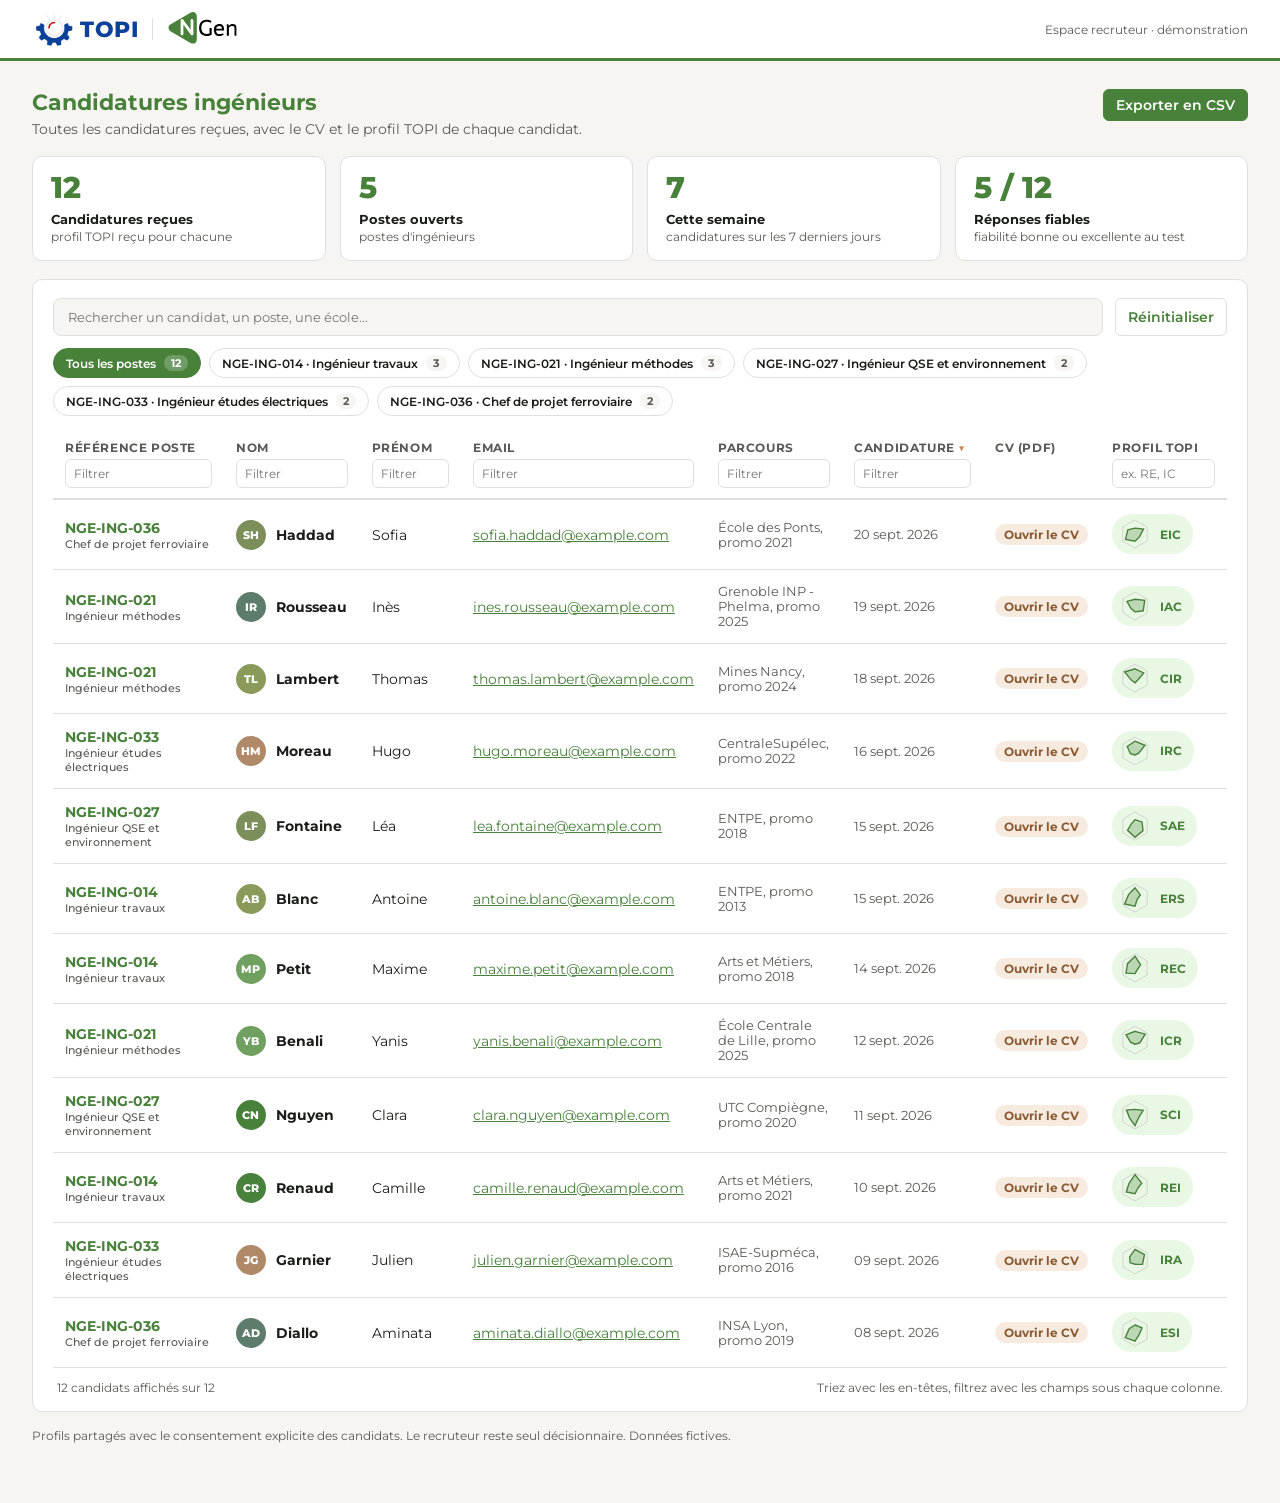
==== index.html @ 06f029cd "Démo TOPI x NGen : liste des candidatures et dashboard des profils (données fictives) Co-Authored-By" ====
<!doctype html>
<html lang="fr">
<head>
<meta charset="utf-8">
<meta name="viewport" content="width=device-width, initial-scale=1">
<meta name="robots" content="noindex, nofollow">
<title>Candidatures ingénieurs - TOPI x NGen</title>
<link href="https://fonts.googleapis.com/css2?family=Montserrat:wght@400;500;600;700;800&display=swap" rel="stylesheet">
<link rel="stylesheet" href="style.css">
</head>
<body>
<div class="topbar">
  <div class="logo"><img src="topi-logo.png" alt="">TOPI</div>
  <div class="sep"></div>
  <img class="ngen" src="ngen-logo.svg" alt="NGen">
  <div class="right">Espace recruteur · démonstration</div>
</div>
<main class="wide">
  <div class="pagehead">
    <div>
      <h1>Candidatures ingénieurs</h1>
      <p class="sub">Toutes les candidatures reçues, avec le CV et le profil TOPI de chaque candidat.</p>
    </div>
    <button class="btn primary" id="export">Exporter en CSV</button>
  </div>

  <div class="kpis" id="kpis"></div>

  <div class="card list">
    <div class="toolbar2">
      <div class="search"><input id="q" type="search" placeholder="Rechercher un candidat, un poste, une école..."></div>
      <button class="btn" id="reset">Réinitialiser</button>
    </div>
    <div class="chips2" id="postes"></div>
    <div class="tablewrap">
      <table>
        <thead>
          <tr id="heads"></tr>
          <tr class="filters" id="filters"></tr>
        </thead>
        <tbody id="rows"></tbody>
      </table>
    </div>
    <div class="empty" id="empty">Aucun candidat ne correspond aux filtres.</div>
    <div class="tfoot"><span id="count"></span><span>Triez avec les en-têtes, filtrez avec les champs sous chaque colonne.</span></div>
  </div>
  <p class="foot">Profils partagés avec le consentement explicite des candidats. Le recruteur reste seul décisionnaire. Données fictives.</p>
</main>
<script src="data.js"></script>
<script>
const fmtDate = iso => new Date(iso).toLocaleDateString("fr-FR", { day: "2-digit", month: "short", year: "numeric" });
const norm = s => String(s).toLowerCase().normalize("NFD").replace(/[̀-ͯ]/g, "");
const tri = c => Object.entries(c.riasec).sort((a, b) => b[1] - a[1]).slice(0, 3).map(e => e[0]).join("");

function mini(c) {
  const order = ["R", "I", "A", "S", "E", "C"], cx = 17, cy = 17, R = 14;
  const pt = (i, r) => { const a = (-90 + i * 60) * Math.PI / 180; return [cx + r * Math.cos(a), cy + r * Math.sin(a)].join(","); };
  const ring = order.map((k, i) => pt(i, R)).join(" ");
  const data = order.map((k, i) => pt(i, R * c.riasec[k] / 100)).join(" ");
  return `<svg class="mini" viewBox="0 0 34 34" width="34" height="34"><polygon points="${ring}" fill="none" stroke="#D5D3CD"/><polygon points="${data}" fill="rgba(72,129,58,.28)" stroke="#48813A" stroke-width="1.4"/></svg>`;
}

const COLS = [
  { key: "ref", label: "Référence poste", filter: c => c.ref + " " + c.poste, sort: c => c.ref },
  { key: "nom", label: "Nom", filter: c => c.nom, sort: c => c.nom },
  { key: "prenom", label: "Prénom", filter: c => c.prenom, sort: c => c.prenom },
  { key: "email", label: "Email", filter: c => c.email, sort: c => c.email },
  { key: "parcours", label: "Parcours", filter: c => c.parcours, sort: c => c.parcours },
  { key: "date", label: "Candidature", filter: c => fmtDate(c.candidature), sort: c => c.candidature },
  { key: "cv", label: "CV (PDF)", nofilter: true, nosort: true },
  { key: "profil", label: "Profil TOPI", filter: c => tri(c), sort: c => tri(c), placeholder: "ex. RE, IC" }
];

let sortKey = "date", sortDir = -1, poste = "", q = "";
const filters = {};
const heads = document.getElementById("heads"), fil = document.getElementById("filters");

COLS.forEach(col => {
  const th = document.createElement("th");
  th.dataset.key = col.key;
  th.innerHTML = col.label + ' <span class="arrow"></span>';
  if (!col.nosort) {
    th.className = "sortable";
    th.onclick = () => { sortDir = sortKey === col.key ? -sortDir : 1; sortKey = col.key; render(); };
  }
  heads.appendChild(th);
  const td = document.createElement("td");
  if (!col.nofilter) {
    const inp = document.createElement("input");
    inp.placeholder = col.placeholder || "Filtrer";
    inp.oninput = () => { filters[col.key] = norm(inp.value); render(); };
    td.appendChild(inp);
  }
  fil.appendChild(td);
});

document.getElementById("q").oninput = e => { q = norm(e.target.value); render(); };
document.getElementById("reset").onclick = () => {
  Object.keys(filters).forEach(k => delete filters[k]);
  fil.querySelectorAll("input").forEach(i => i.value = "");
  document.getElementById("q").value = ""; q = ""; poste = "";
  sortKey = "date"; sortDir = -1; render();
};

const postes = [...new Map(CANDIDATS.map(c => [c.ref, c.poste])).entries()].sort();

function renderChips() {
  const el = document.getElementById("postes");
  const n = ref => CANDIDATS.filter(c => !ref || c.ref === ref).length;
  el.innerHTML = [["", "Tous les postes"], ...postes.map(([r, t]) => [r, r + " · " + t])].map(([r, t]) =>
    `<button class="chip2 ${poste === r ? "on" : ""}" data-ref="${r}">${t}<b>${n(r)}</b></button>`).join("");
  el.querySelectorAll("button").forEach(b => b.onclick = () => { poste = b.dataset.ref; render(); });
}

function renderKpis() {
  const last = CANDIDATS.reduce((m, c) => c.candidature > m ? c.candidature : m, "");
  const since = new Date(new Date(last).getTime() - 7 * 864e5).toISOString().slice(0, 10);
  const recent = CANDIDATS.filter(c => c.candidature > since).length;
  const fiables = CANDIDATS.filter(c => ["Excellent", "Bon"].includes(c.validite.niveau)).length;
  const items = [
    ["Candidatures reçues", CANDIDATS.length, "profil TOPI reçu pour chacune"],
    ["Postes ouverts", postes.length, "postes d'ingénieurs"],
    ["Cette semaine", recent, "candidatures sur les 7 derniers jours"],
    ["Réponses fiables", fiables + " / " + CANDIDATS.length, "fiabilité bonne ou excellente au test"]
  ];
  document.getElementById("kpis").innerHTML = items.map(([t, v, s]) => `<div class="kpi"><div class="kv">${v}</div><div class="kt">${t}</div><div class="ks">${s}</div></div>`).join("");
}

const palette = ["#48813A", "#6FA05F", "#7C8F5A", "#B08968", "#5E7C6B", "#8A9A5B"];

function render() {
  let list = CANDIDATS.filter(c => (!poste || c.ref === poste)
    && (!q || norm([c.prenom, c.nom, c.email, c.ref, c.poste, c.parcours].join(" ")).includes(q))
    && COLS.every(col => {
      const f = filters[col.key];
      return !f || norm(col.filter(c)).includes(f);
    }));
  const col = COLS.find(x => x.key === sortKey);
  list = list.slice().sort((a, b) => {
    const x = col.sort(a), y = col.sort(b);
    return (typeof x === "number" ? x - y : String(x).localeCompare(String(y), "fr")) * sortDir;
  });
  heads.querySelectorAll("th").forEach(th => {
    th.querySelector(".arrow").textContent = th.dataset.key === sortKey ? (sortDir === 1 ? "▲" : "▼") : "";
  });
  document.getElementById("rows").innerHTML = list.map(c => {
    const i = CANDIDATS.indexOf(c);
    const cvUrl = "cv.html?f=" + encodeURIComponent(c.cv) + "&n=" + encodeURIComponent(c.prenom + " " + c.nom);
    return `<tr>
      <td class="ref">${c.ref}<small>${c.poste}</small></td>
      <td><div class="who"><span class="av" style="background:${palette[i % palette.length]}">${c.prenom[0]}${c.nom[0]}</span>${c.nom}</div></td>
      <td>${c.prenom}</td>
      <td><a href="mailto:${c.email}">${c.email}</a></td>
      <td class="muted">${c.parcours}</td>
      <td class="muted nowrap">${fmtDate(c.candidature)}</td>
      <td><a class="pill cv" href="${cvUrl}" target="_blank" rel="noopener">Ouvrir le CV</a></td>
      <td><a class="pill topi" href="profil.html?id=${c.id}" target="_blank" rel="noopener">${mini(c)}<span>${tri(c)}</span></a></td>
    </tr>`;
  }).join("");
  document.getElementById("count").textContent = list.length + " candidat" + (list.length > 1 ? "s" : "") + " affiché" + (list.length > 1 ? "s" : "") + " sur " + CANDIDATS.length;
  document.getElementById("empty").style.display = list.length ? "none" : "block";
  renderChips(); renderKpis();
}

document.getElementById("export").onclick = () => {
  const head = ["Référence poste", "Poste", "Nom", "Prénom", "Email", "Parcours", "Candidature", "Profil RIASEC", "CV"];
  const rows = CANDIDATS.map(c => [c.ref, c.poste, c.nom, c.prenom, c.email, c.parcours, c.candidature, tri(c), c.cv]);
  const csv = [head, ...rows].map(r => r.map(v => '"' + String(v).replace(/"/g, '""') + '"').join(";")).join("\r\n");
  const a = document.createElement("a");
  a.href = URL.createObjectURL(new Blob(["﻿" + csv], { type: "text/csv;charset=utf-8" }));
  a.download = "candidatures-ingenieurs.csv"; a.click();
};

render();
</script>
</body>
</html>
---- style.css ----
:root { --blue: #48813A; --accent: #C98B5A; --ink: #1b1d1a; --grey: #5a5956; --line: #E0DFDD; --bg: #F6F5F2; --soft: #E8F8E4; --ok: #48813A; }
* { box-sizing: border-box; }
body { margin: 0; font-family: "Montserrat", "Segoe UI", system-ui, sans-serif; background: var(--bg); color: var(--ink); font-size: 14px; }
a { color: var(--blue); }
.topbar { background: #fff; border-bottom: 3px solid var(--blue); display: flex; align-items: center; gap: 14px; padding: 12px 32px; }
.topbar .logo { display: flex; align-items: center; gap: 4px; font-weight: 800; font-size: 22px; color: #0B4199; letter-spacing: .5px; }
.topbar .logo img { height: 44px; width: 44px; margin: -6px 0; }
.topbar .ngen { height: 34px; width: auto; display: block; }
.topbar .sep { width: 1px; height: 22px; background: var(--line); }
.topbar .client { color: var(--grey); font-weight: 600; }
.topbar .right { margin-left: auto; color: var(--grey); font-size: 12px; }
main { max-width: 1180px; margin: 0 auto; padding: 28px 32px 48px; }
h1 { font-size: 22px; margin: 0 0 4px; color: var(--blue); }
.sub { color: var(--grey); margin: 0 0 20px; }
.card { background: #fff; border: 1px solid var(--line); border-radius: 10px; padding: 20px 22px; }
.card h2 { font-size: 13px; text-transform: uppercase; letter-spacing: .8px; color: var(--grey); margin: 0 0 14px; }
.toolbar { display: flex; align-items: center; gap: 14px; margin-bottom: 12px; color: var(--grey); font-size: 12px; }
.btn { border: 1px solid var(--line); background: #fff; color: var(--blue); padding: 6px 12px; border-radius: 6px; font: inherit; font-weight: 600; cursor: pointer; }
.btn:hover { background: var(--soft); }
table { width: 100%; border-collapse: collapse; }
thead th { white-space: nowrap; text-align: left; font-size: 12px; text-transform: uppercase; letter-spacing: .6px; color: var(--grey); padding: 10px 12px 4px; background: #fff; }
thead th.sortable { cursor: pointer; user-select: none; }
thead th.sortable:hover { color: var(--blue); }
thead th .arrow { display: inline-block; width: 12px; color: var(--accent); }
.filters td { padding: 0 12px 10px; border-bottom: 2px solid var(--line); }
.filters input { width: 100%; padding: 6px 8px; border: 1px solid var(--line); border-radius: 6px; font: inherit; font-size: 12px; }
.filters input:focus { outline: 2px solid var(--soft); border-color: var(--blue); }
tbody td { padding: 14px 12px; border-bottom: 1px solid var(--line); vertical-align: middle; }
tbody tr:hover { background: #FAFAF7; }
.ref { font-weight: 700; color: var(--blue); }
.ref small { display: block; font-weight: 500; color: var(--grey); font-size: 11px; }
.pill { white-space: nowrap; display: inline-block; padding: 3px 9px; border-radius: 999px; background: var(--soft); color: var(--blue); font-weight: 700; font-size: 12px; text-decoration: none; }
.pill:hover { background: var(--blue); color: #fff; }
.pill.cv { background: #F7EBE0; color: #8A5A33; }
.pill.cv:hover { background: var(--accent); color: #fff; }
.empty { padding: 24px; text-align: center; color: var(--grey); display: none; }
.foot { margin-top: 16px; color: var(--grey); font-size: 12px; }

.back { display: inline-block; margin-bottom: 14px; text-decoration: none; font-weight: 600; }
.head { display: flex; gap: 22px; align-items: center; flex-wrap: wrap; }
.avatar { width: 56px; height: 56px; border-radius: 50%; background: var(--blue); color: #fff; display: grid; place-items: center; font-weight: 800; font-size: 20px; }
.head h1 { margin: 0; }
.meta { color: var(--grey); font-size: 13px; margin-top: 2px; }
.head .actions { margin-left: auto; display: flex; gap: 10px; align-items: center; }
.grid2 { display: grid; grid-template-columns: 1fr 1fr; gap: 18px; margin-top: 18px; }
@media (max-width: 900px) { .grid2 { grid-template-columns: 1fr; } }
.triplet { display: flex; gap: 8px; margin: 6px 0 14px; }
.triplet .tip { background: var(--blue); color: #fff; font-weight: 800; border-radius: 6px; padding: 4px 10px; font-size: 13px; }
.triplet .tip:nth-child(2) { background: #6FA05F; }
.triplet .tip:nth-child(3) { background: #97d187; color: var(--ink); }
.bar { display: grid; grid-template-columns: 1fr 44px; gap: 10px; align-items: center; margin: 7px 0; font-size: 12.5px; }
.bar .lbl { display: flex; justify-content: space-between; gap: 8px; }
.track { height: 8px; background: #ECEBE7; border-radius: 4px; overflow: hidden; margin-top: 4px; }
.fill { height: 100%; background: var(--blue); border-radius: 4px; }
.fill.red { background: var(--accent); }
.val { text-align: right; font-weight: 700; }
.axis { display: grid; grid-template-columns: 96px 1fr 96px; gap: 10px; align-items: center; margin: 9px 0; font-size: 12px; color: var(--grey); }
.axis .r { text-align: right; }
.axis .on { color: var(--ink); font-weight: 700; }
.axis .line { position: relative; height: 4px; background: #E6E4DF; border-radius: 2px; }
.axis .line::after { content: ""; position: absolute; left: 50%; top: -4px; width: 1px; height: 12px; background: #C9C7C1; }
.axis .dot { position: absolute; top: -5px; width: 14px; height: 14px; margin-left: -7px; border-radius: 50%; background: var(--blue); border: 2px solid #fff; box-shadow: 0 0 0 1px var(--blue); }
.note { color: var(--grey); font-size: 11.5px; margin-top: 18px; }
svg text { font-family: "Montserrat", "Segoe UI", sans-serif; }

.cols2 { display: grid; grid-template-columns: 1fr 1fr; grid-template-rows: repeat(10, auto); grid-auto-flow: column; column-gap: 40px; }
@media (max-width: 900px) { .cols2 { grid-template-columns: 1fr; grid-template-rows: none; grid-auto-flow: row; } }
.tip { cursor: help; border-bottom: 1px dotted #A7A59F; }
.triplet .tip, svg .tip { border-bottom: 0; }
.tooltip { position: fixed; display: none; z-index: 50; max-width: 340px; background: var(--ink); color: #fff; padding: 10px 13px; border-radius: 8px; box-shadow: 0 8px 24px rgba(11, 20, 40, .28); font-size: 12px; line-height: 1.45; pointer-events: none; }
.tooltip b { display: block; color: #fff; margin-bottom: 3px; font-size: 12.5px; }
.tooltip span { color: #D5DCEC; font-weight: 400; }

main.wide { max-width: 1360px; }
.pagehead { display: flex; align-items: flex-start; justify-content: space-between; gap: 20px; margin-bottom: 18px; }
.pagehead .sub { margin: 0; }
.btn.primary { background: var(--blue); color: #fff; border-color: var(--blue); }
.btn.primary:hover { background: #3b6a30; }
.kpis { display: grid; grid-template-columns: repeat(4, 1fr); gap: 14px; margin-bottom: 18px; }
@media (max-width: 900px) { .kpis { grid-template-columns: 1fr 1fr; } }
.kpi { background: #fff; border: 1px solid var(--line); border-radius: 10px; padding: 16px 18px; }
.kpi .kv { font-size: 30px; font-weight: 800; color: var(--blue); line-height: 1; }
.kpi .kt { font-weight: 700; margin-top: 8px; font-size: 13px; }
.kpi .ks { color: var(--grey); font-size: 12px; margin-top: 2px; }
.card.list { padding: 18px 20px 12px; }
.toolbar2 { display: flex; gap: 12px; margin-bottom: 12px; }
.search { flex: 1; }
.search input { width: 100%; padding: 10px 14px; border: 1px solid var(--line); border-radius: 8px; font: inherit; font-size: 13px; background: var(--bg); }
.search input:focus { outline: 2px solid var(--soft); border-color: var(--blue); background: #fff; }
.chips2 { display: flex; flex-wrap: wrap; gap: 8px; margin-bottom: 14px; }
.chip2 { border: 1px solid var(--line); background: #fff; color: var(--ink); border-radius: 999px; padding: 6px 12px; font: inherit; font-size: 12px; font-weight: 600; cursor: pointer; display: inline-flex; gap: 8px; align-items: center; }
.chip2 b { background: var(--bg); border-radius: 999px; padding: 1px 7px; font-size: 11px; color: var(--grey); }
.chip2:hover { border-color: var(--blue); }
.chip2.on { background: var(--blue); border-color: var(--blue); color: #fff; }
.chip2.on b { background: rgba(255, 255, 255, .22); color: #fff; }
.tablewrap { overflow-x: auto; }
.who { display: flex; align-items: center; gap: 10px; font-weight: 700; }
.av { width: 30px; height: 30px; border-radius: 50%; color: #fff; display: inline-grid; place-items: center; font-size: 11px; font-weight: 800; flex: none; }
td.muted { color: var(--grey); font-size: 12.5px; }
td.nowrap { white-space: nowrap; }
.pill.topi { display: inline-flex; align-items: center; gap: 8px; padding: 3px 12px 3px 6px; }
.pill.topi:hover .mini polygon:last-child { fill: rgba(255, 255, 255, .35); stroke: #fff; }
.pill.topi:hover .mini polygon:first-child { stroke: rgba(255, 255, 255, .5); }
.tfoot { display: flex; justify-content: space-between; color: var(--grey); font-size: 12px; padding: 12px 4px 4px; }

.rel { display: inline-flex; align-items: center; gap: 8px; padding: 5px 12px; border-radius: 999px; font-size: 12px; font-weight: 700; border: 1px solid; cursor: help; }
.rel i { width: 9px; height: 9px; border-radius: 50%; background: currentColor; }
.rel-excellent { background: #E0F2FE; color: #0369A1; border-color: #BAE6FD; }
.rel-bon { background: #DCFCE7; color: #15803D; border-color: #BBF7D0; }
.rel-convenable { background: #FEF3C7; color: #B45309; border-color: #FDE68A; }
.rel-mauvais { background: #FEE2E2; color: #B91C1C; border-color: #FECACA; }
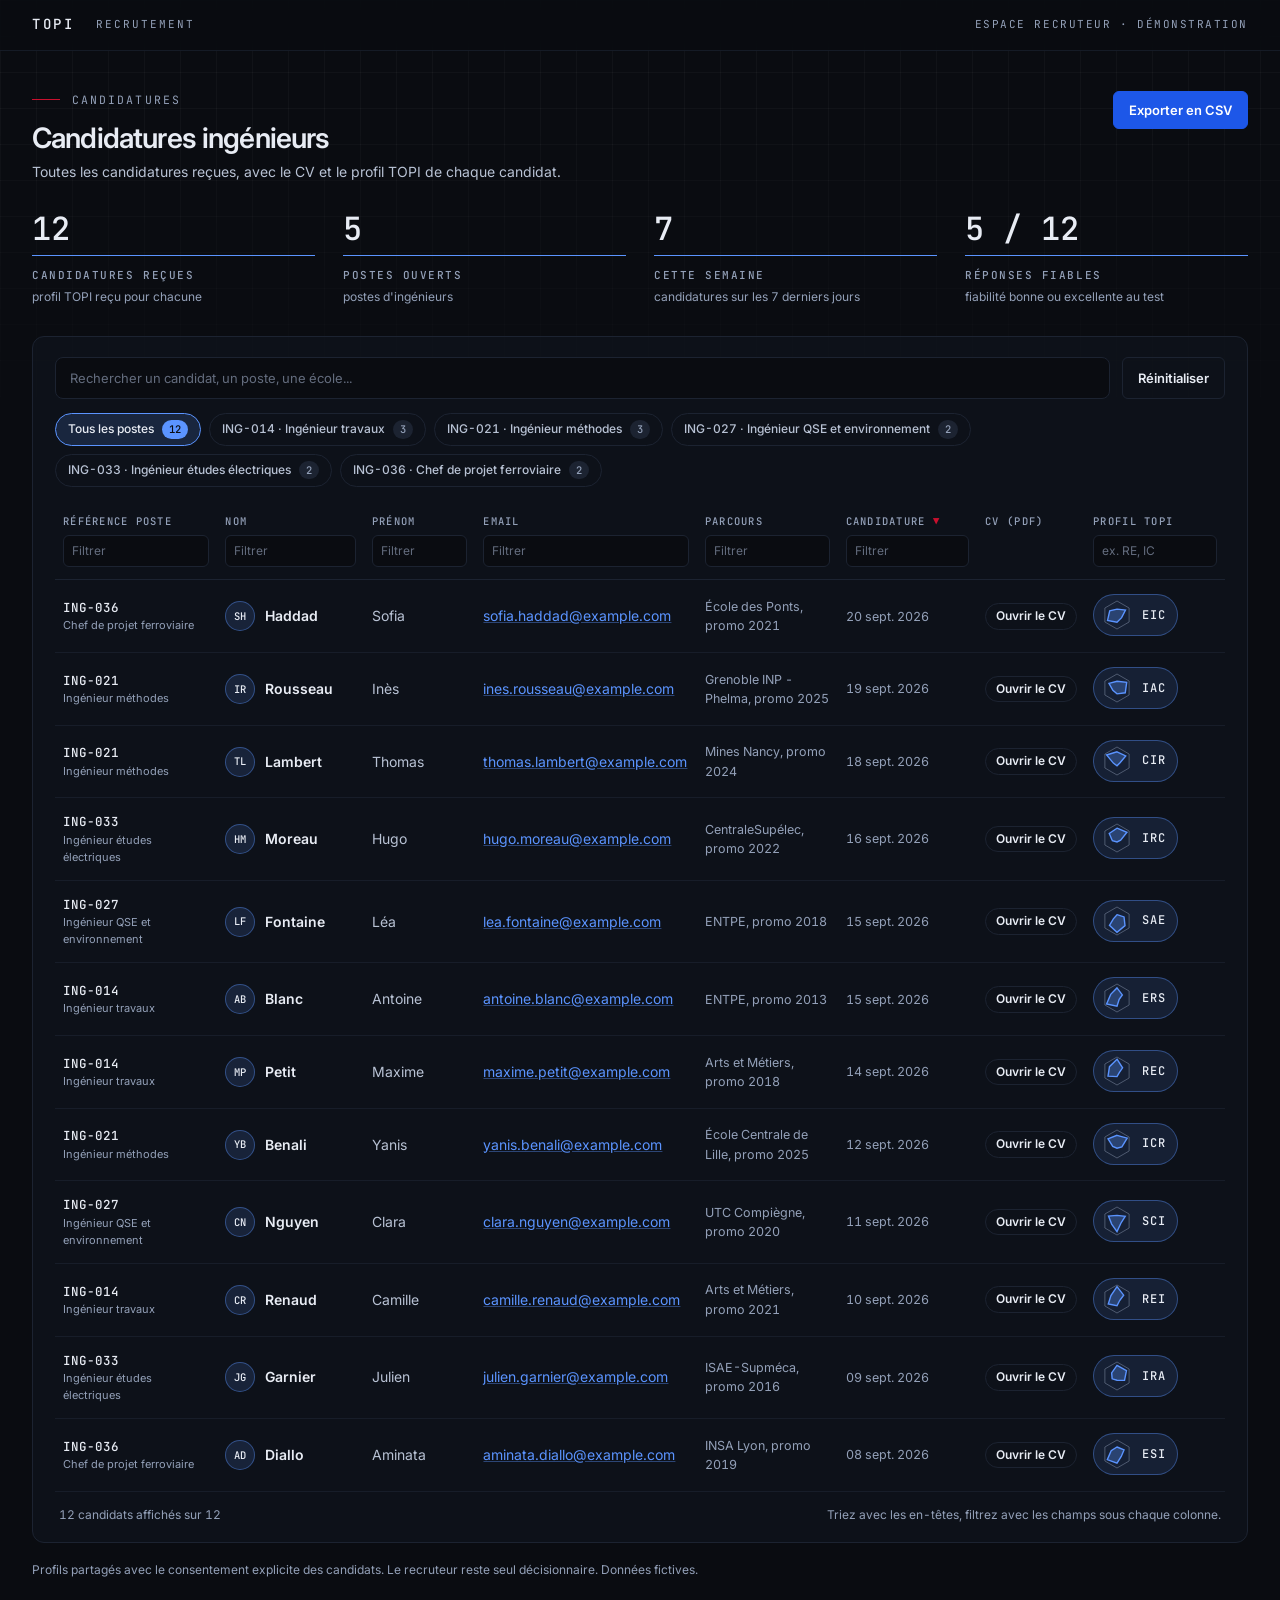
==== commit 13b57b32: "Démo TOPI Recrutement (données fictives) Co-Authored-By: Claude Sonnet 5.5 <noreply@anthropic.com>" ====
--- a/index.html
+++ b/index.html
@@ -4,20 +4,22 @@
 <meta charset="utf-8">
 <meta name="viewport" content="width=device-width, initial-scale=1">
 <meta name="robots" content="noindex, nofollow">
-<title>Candidatures ingénieurs - TOPI x NGen</title>
-<link href="https://fonts.googleapis.com/css2?family=Montserrat:wght@400;500;600;700;800&display=swap" rel="stylesheet">
-<link rel="stylesheet" href="style.css">
+<title>Candidatures ingénieurs · TOPI Recrutement</title>
+<link href="https://fonts.googleapis.com/css2?family=Inter:wght@400;500;600;700&family=JetBrains+Mono:wght@400;500&display=swap" rel="stylesheet">
+<link rel="icon" href="favicon-32x32.png" sizes="32x32" type="image/png">
+<link rel="icon" href="favicon-192x192.png" sizes="192x192" type="image/png">
+<link rel="stylesheet" href="style.css?v=20261014b">
 </head>
 <body>
-<div class="topbar">
-  <div class="logo"><img src="topi-logo.png" alt="">TOPI</div>
-  <div class="sep"></div>
-  <img class="ngen" src="ngen-logo.svg" alt="NGen">
+<header class="topbar">
+  <a class="logo" href="index.html">TOPI</a>
+  <span class="prod">Recrutement</span>
   <div class="right">Espace recruteur · démonstration</div>
-</div>
+</header>
 <main class="wide">
   <div class="pagehead">
     <div>
+      <div class="eyebrow"><span class="rule"></span>Candidatures</div>
       <h1>Candidatures ingénieurs</h1>
       <p class="sub">Toutes les candidatures reçues, avec le CV et le profil TOPI de chaque candidat.</p>
     </div>
@@ -46,7 +48,7 @@
   </div>
   <p class="foot">Profils partagés avec le consentement explicite des candidats. Le recruteur reste seul décisionnaire. Données fictives.</p>
 </main>
-<script src="data.js"></script>
+<script src="data.js?v=20261014b"></script>
 <script>
 const fmtDate = iso => new Date(iso).toLocaleDateString("fr-FR", { day: "2-digit", month: "short", year: "numeric" });
 const norm = s => String(s).toLowerCase().normalize("NFD").replace(/[̀-ͯ]/g, "");
@@ -57,7 +59,7 @@
   const pt = (i, r) => { const a = (-90 + i * 60) * Math.PI / 180; return [cx + r * Math.cos(a), cy + r * Math.sin(a)].join(","); };
   const ring = order.map((k, i) => pt(i, R)).join(" ");
   const data = order.map((k, i) => pt(i, R * c.riasec[k] / 100)).join(" ");
-  return `<svg class="mini" viewBox="0 0 34 34" width="34" height="34"><polygon points="${ring}" fill="none" stroke="#D5D3CD"/><polygon points="${data}" fill="rgba(72,129,58,.28)" stroke="#48813A" stroke-width="1.4"/></svg>`;
+  return `<svg class="mini" viewBox="0 0 34 34" width="34" height="34"><polygon points="${ring}" fill="none" stroke="var(--muted)" stroke-opacity=".45"/><polygon points="${data}" fill="color-mix(in srgb, var(--accent) 30%, transparent)" stroke="var(--accent)" stroke-width="1.4"/></svg>`;
 }
 
 const COLS = [
@@ -126,8 +128,6 @@
   document.getElementById("kpis").innerHTML = items.map(([t, v, s]) => `<div class="kpi"><div class="kv">${v}</div><div class="kt">${t}</div><div class="ks">${s}</div></div>`).join("");
 }
 
-const palette = ["#48813A", "#6FA05F", "#7C8F5A", "#B08968", "#5E7C6B", "#8A9A5B"];
-
 function render() {
   let list = CANDIDATS.filter(c => (!poste || c.ref === poste)
     && (!q || norm([c.prenom, c.nom, c.email, c.ref, c.poste, c.parcours].join(" ")).includes(q))
@@ -148,7 +148,7 @@
     const cvUrl = "cv.html?f=" + encodeURIComponent(c.cv) + "&n=" + encodeURIComponent(c.prenom + " " + c.nom);
     return `<tr>
       <td class="ref">${c.ref}<small>${c.poste}</small></td>
-      <td><div class="who"><span class="av" style="background:${palette[i % palette.length]}">${c.prenom[0]}${c.nom[0]}</span>${c.nom}</div></td>
+      <td><div class="who"><span class="av">${c.prenom[0]}${c.nom[0]}</span>${c.nom}</div></td>
       <td>${c.prenom}</td>
       <td><a href="mailto:${c.email}">${c.email}</a></td>
       <td class="muted">${c.parcours}</td>
--- a/style.css
+++ b/style.css
@@ -1,111 +1,327 @@
-:root { --blue: #48813A; --accent: #C98B5A; --ink: #1b1d1a; --grey: #5a5956; --line: #E0DFDD; --bg: #F6F5F2; --soft: #E8F8E4; --ok: #48813A; }
+/*
+ * Thème des démos TOPI Recrutement : mêmes jetons que le site topi-test.com
+ * (graphite, filets fins, Inter, JetBrains Mono, bleu d'action, rouge signal).
+ */
+:root {
+  --graphite: #0A0C11;
+  --surface: #12161F;
+  --line: #1C2331;
+  --ink: #E8ECF4;
+  --body: #B8C2D4;
+  --muted: #93A0B8;
+  --brand: #0B3D91;
+  --accent: #5B94FF;
+  --action: #1D57E8;
+  --signal: #C8102E;
+  --ok: #34C77B;
+  --warn: #F0A23B;
+  --bad: #EF5A5A;
+  --font-sans: "Inter", system-ui, -apple-system, "Segoe UI", sans-serif;
+  --font-mono: "JetBrains Mono", ui-monospace, "Cascadia Mono", Consolas, monospace;
+}
 * { box-sizing: border-box; }
-body { margin: 0; font-family: "Montserrat", "Segoe UI", system-ui, sans-serif; background: var(--bg); color: var(--ink); font-size: 14px; }
-a { color: var(--blue); }
-.topbar { background: #fff; border-bottom: 3px solid var(--blue); display: flex; align-items: center; gap: 14px; padding: 12px 32px; }
-.topbar .logo { display: flex; align-items: center; gap: 4px; font-weight: 800; font-size: 22px; color: #0B4199; letter-spacing: .5px; }
-.topbar .logo img { height: 44px; width: 44px; margin: -6px 0; }
-.topbar .ngen { height: 34px; width: auto; display: block; }
-.topbar .sep { width: 1px; height: 22px; background: var(--line); }
-.topbar .client { color: var(--grey); font-weight: 600; }
-.topbar .right { margin-left: auto; color: var(--grey); font-size: 12px; }
-main { max-width: 1180px; margin: 0 auto; padding: 28px 32px 48px; }
-h1 { font-size: 22px; margin: 0 0 4px; color: var(--blue); }
-.sub { color: var(--grey); margin: 0 0 20px; }
-.card { background: #fff; border: 1px solid var(--line); border-radius: 10px; padding: 20px 22px; }
-.card h2 { font-size: 13px; text-transform: uppercase; letter-spacing: .8px; color: var(--grey); margin: 0 0 14px; }
-.toolbar { display: flex; align-items: center; gap: 14px; margin-bottom: 12px; color: var(--grey); font-size: 12px; }
-.btn { border: 1px solid var(--line); background: #fff; color: var(--blue); padding: 6px 12px; border-radius: 6px; font: inherit; font-weight: 600; cursor: pointer; }
-.btn:hover { background: var(--soft); }
-table { width: 100%; border-collapse: collapse; }
-thead th { white-space: nowrap; text-align: left; font-size: 12px; text-transform: uppercase; letter-spacing: .6px; color: var(--grey); padding: 10px 12px 4px; background: #fff; }
-thead th.sortable { cursor: pointer; user-select: none; }
-thead th.sortable:hover { color: var(--blue); }
-thead th .arrow { display: inline-block; width: 12px; color: var(--accent); }
-.filters td { padding: 0 12px 10px; border-bottom: 2px solid var(--line); }
-.filters input { width: 100%; padding: 6px 8px; border: 1px solid var(--line); border-radius: 6px; font: inherit; font-size: 12px; }
-.filters input:focus { outline: 2px solid var(--soft); border-color: var(--blue); }
-tbody td { padding: 14px 12px; border-bottom: 1px solid var(--line); vertical-align: middle; }
-tbody tr:hover { background: #FAFAF7; }
-.ref { font-weight: 700; color: var(--blue); }
-.ref small { display: block; font-weight: 500; color: var(--grey); font-size: 11px; }
-.pill { white-space: nowrap; display: inline-block; padding: 3px 9px; border-radius: 999px; background: var(--soft); color: var(--blue); font-weight: 700; font-size: 12px; text-decoration: none; }
-.pill:hover { background: var(--blue); color: #fff; }
-.pill.cv { background: #F7EBE0; color: #8A5A33; }
-.pill.cv:hover { background: var(--accent); color: #fff; }
-.empty { padding: 24px; text-align: center; color: var(--grey); display: none; }
-.foot { margin-top: 16px; color: var(--grey); font-size: 12px; }
-
-.back { display: inline-block; margin-bottom: 14px; text-decoration: none; font-weight: 600; }
-.head { display: flex; gap: 22px; align-items: center; flex-wrap: wrap; }
-.avatar { width: 56px; height: 56px; border-radius: 50%; background: var(--blue); color: #fff; display: grid; place-items: center; font-weight: 800; font-size: 20px; }
-.head h1 { margin: 0; }
-.meta { color: var(--grey); font-size: 13px; margin-top: 2px; }
-.head .actions { margin-left: auto; display: flex; gap: 10px; align-items: center; }
+html { background: var(--graphite); scroll-behavior: smooth; -webkit-font-smoothing: antialiased; }
+body {
+  margin: 0; position: relative; background: transparent; color: var(--body);
+  font-family: var(--font-sans); font-size: 14px; line-height: 1.55; font-variant-numeric: tabular-nums;
+}
+body::before {
+  content: ""; position: absolute; inset: 0 0 auto 0; height: 460px; z-index: -1; pointer-events: none;
+  background-image: linear-gradient(rgba(255, 255, 255, .03) 1px, transparent 1px), linear-gradient(90deg, rgba(255, 255, 255, .03) 1px, transparent 1px);
+  background-size: 36px 36px;
+  -webkit-mask-image: linear-gradient(to bottom, #000 25%, transparent);
+  mask-image: linear-gradient(to bottom, #000 25%, transparent);
+}
+a { color: var(--accent); }
+h1, h2, h3 { color: var(--ink); letter-spacing: -0.03em; text-wrap: balance; }
+:focus-visible { outline: 2px solid var(--accent); outline-offset: 3px; }
+svg text { font-family: var(--font-sans); }
+
+/* ---- en-tête ---- */
+.topbar {
+  position: sticky; top: 0; z-index: 40; display: flex; align-items: center; gap: 22px; padding: 14px 32px;
+  border-bottom: 1px solid color-mix(in srgb, var(--line) 70%, transparent);
+  background: color-mix(in srgb, var(--graphite) 85%, transparent); backdrop-filter: blur(12px); -webkit-backdrop-filter: blur(12px);
+}
+.topbar .logo { font-family: var(--font-mono); font-size: 14px; font-weight: 500; letter-spacing: .18em; color: var(--ink); text-decoration: none; }
+.topbar .prod { font-family: var(--font-mono); font-size: 11px; letter-spacing: .18em; text-transform: uppercase; color: var(--muted); }
+.topbar .sep { width: 1px; height: 16px; background: var(--line); }
+.topbar nav { display: flex; gap: 22px; }
+.topbar nav a { color: var(--muted); text-decoration: none; font-size: 14px; transition: color .15s; }
+.topbar nav a:hover { color: var(--ink); }
+.topbar nav a.on { color: var(--ink); box-shadow: inset 0 -2px 0 var(--signal); padding-bottom: .15rem; }
+.topbar .right { margin-left: auto; font-family: var(--font-mono); font-size: 11px; letter-spacing: .14em; text-transform: uppercase; color: var(--muted); }
+
+main { max-width: 1180px; margin: 0 auto; padding: 40px 32px 64px; }
+main.wide { max-width: 1360px; }
+.eyebrow { display: flex; align-items: center; gap: 12px; margin-bottom: 14px; font-family: var(--font-mono); font-size: 11.5px; letter-spacing: .18em; text-transform: uppercase; color: var(--muted); }
+.eyebrow .rule { display: block; width: 28px; height: 1px; background: var(--signal); }
+h1 { font-size: clamp(1.6rem, 2.2vw, 2.1rem); font-weight: 600; line-height: 1.1; margin: 0 0 8px; }
+.sub { color: var(--body); margin: 0 0 22px; max-width: 68ch; }
+.pagehead { display: flex; align-items: flex-start; justify-content: space-between; gap: 20px; margin-bottom: 28px; }
+.pagehead .sub { margin: 0; }
+.actions2 { display: flex; gap: 10px; align-items: center; flex-wrap: wrap; justify-content: flex-end; }
+
+/* ---- surfaces ---- */
+.card {
+  background: color-mix(in srgb, var(--surface) 55%, transparent); border: 1px solid var(--line);
+  border-radius: 12px; padding: 22px 24px;
+}
+.card h2 { font-family: var(--font-mono); font-size: 11px; font-weight: 500; text-transform: uppercase; letter-spacing: .14em; color: var(--muted); margin: 0 0 16px; }
+.card.list { padding: 20px 22px 14px; }
+.note { color: var(--muted); font-size: 11.5px; margin-top: 18px; }
+.foot { margin-top: 18px; color: var(--muted); font-size: 12px; }
+.back { display: inline-block; margin-bottom: 16px; color: var(--muted); text-decoration: none; font-size: 13px; transition: color .15s; }
+.back:hover { color: var(--ink); }
+.meta { color: var(--muted); font-size: 13px; margin-top: 2px; }
 .grid2 { display: grid; grid-template-columns: 1fr 1fr; gap: 18px; margin-top: 18px; }
 @media (max-width: 900px) { .grid2 { grid-template-columns: 1fr; } }
-.triplet { display: flex; gap: 8px; margin: 6px 0 14px; }
-.triplet .tip { background: var(--blue); color: #fff; font-weight: 800; border-radius: 6px; padding: 4px 10px; font-size: 13px; }
-.triplet .tip:nth-child(2) { background: #6FA05F; }
-.triplet .tip:nth-child(3) { background: #97d187; color: var(--ink); }
-.bar { display: grid; grid-template-columns: 1fr 44px; gap: 10px; align-items: center; margin: 7px 0; font-size: 12.5px; }
+
+/* ---- boutons ---- */
+.btn {
+  display: inline-flex; align-items: center; gap: .5rem; border: 1px solid var(--line); background: transparent; color: var(--ink);
+  padding: .5rem .95rem; border-radius: 6px; font: inherit; font-size: 13px; font-weight: 600; cursor: pointer; text-decoration: none;
+  transition: border-color .15s, color .15s, background .15s;
+}
+.btn:hover { border-color: var(--accent); color: var(--accent); }
+.btn.primary { background: var(--action); border-color: var(--action); color: #fff; }
+.btn.primary:hover { background: var(--accent); border-color: var(--accent); color: #fff; }
+.btn:disabled { opacity: .4; cursor: not-allowed; }
+.btn:disabled:hover { border-color: var(--line); color: var(--ink); }
+.btn.primary:disabled:hover { background: var(--action); border-color: var(--action); color: #fff; }
+.opt { background: color-mix(in srgb, var(--accent) 16%, transparent); color: var(--accent); border-radius: 999px; padding: 1px 8px; font-family: var(--font-mono); font-size: 10px; letter-spacing: .08em; text-transform: uppercase; }
+.toast { display: none; background: var(--surface); color: var(--ink); border: 1px solid var(--line); border-left: 2px solid var(--signal); border-radius: 8px; padding: 10px 14px; margin: 12px 0 0; font-size: 12.5px; }
+
+/* ---- indicateurs ---- */
+.kpis { display: grid; grid-template-columns: repeat(4, 1fr); gap: 28px; margin-bottom: 30px; }
+@media (max-width: 900px) { .kpis { grid-template-columns: 1fr 1fr; } }
+.kpi .kv { font-family: var(--font-mono); font-size: 2rem; font-weight: 500; color: var(--ink); line-height: 1.1; padding-bottom: .55rem; border-bottom: 1px solid var(--accent); }
+.kpi .kt { font-family: var(--font-mono); font-size: 11px; font-weight: 500; letter-spacing: .14em; text-transform: uppercase; color: var(--muted); margin-top: .65rem; }
+.kpi .ks { color: var(--muted); font-size: 12px; margin-top: 4px; }
+
+/* ---- liste des candidatures ---- */
+.toolbar2 { display: flex; gap: 12px; margin-bottom: 14px; }
+.search { flex: 1; }
+.search input { width: 100%; padding: 10px 14px; border: 1px solid var(--line); border-radius: 8px; font: inherit; font-size: 13px; background: var(--graphite); color: var(--ink); }
+.search input::placeholder, .filters input::placeholder { color: color-mix(in srgb, var(--muted) 65%, transparent); }
+.search input:focus { outline: none; border-color: var(--accent); }
+.chips2 { display: flex; flex-wrap: wrap; gap: 8px; margin-bottom: 16px; }
+.chip2 { border: 1px solid var(--line); background: transparent; color: var(--body); border-radius: 999px; padding: 6px 12px; font: inherit; font-size: 12px; font-weight: 500; cursor: pointer; display: inline-flex; gap: 8px; align-items: center; transition: border-color .15s, color .15s, background .15s; }
+.chip2 b { font-family: var(--font-mono); background: var(--line); border-radius: 999px; padding: 1px 7px; font-size: 10.5px; font-weight: 500; color: var(--muted); }
+.chip2:hover { border-color: var(--accent); color: var(--ink); }
+.chip2.on { background: color-mix(in srgb, var(--accent) 16%, transparent); border-color: var(--accent); color: var(--ink); }
+.chip2.on b { background: var(--accent); color: var(--graphite); }
+.tablewrap { overflow-x: auto; }
+table { width: 100%; border-collapse: collapse; }
+thead th { white-space: nowrap; text-align: left; font-family: var(--font-mono); font-size: 10.5px; font-weight: 500; text-transform: uppercase; letter-spacing: .12em; color: var(--muted); padding: 10px 12px 6px; }
+thead th.sortable { cursor: pointer; user-select: none; transition: color .15s; }
+thead th.sortable:hover { color: var(--ink); }
+thead th .arrow { display: inline-block; width: 12px; color: var(--signal); }
+.filters td { padding: 0 12px 12px; border-bottom: 1px solid var(--line); }
+.filters input { width: 100%; padding: 6px 8px; border: 1px solid var(--line); border-radius: 6px; font: inherit; font-size: 12px; background: var(--graphite); color: var(--ink); }
+.filters input:focus { outline: none; border-color: var(--accent); }
+tbody td { padding: 14px 12px; border-bottom: 1px solid color-mix(in srgb, var(--line) 70%, transparent); vertical-align: middle; }
+tbody tr { transition: background .15s; }
+tbody tr:hover { background: color-mix(in srgb, var(--surface) 85%, transparent); }
+.list thead th, .list tbody td, .filters td { padding-left: 8px; padding-right: 8px; }
+.list .filters input { min-width: 0; }
+td.muted { color: var(--muted); font-size: 12.5px; }
+td.nowrap { white-space: nowrap; }
+td a { text-decoration-color: color-mix(in srgb, var(--accent) 40%, transparent); }
+.ref { font-family: var(--font-mono); font-size: 12.5px; font-weight: 500; color: var(--ink); }
+.ref small { display: block; font-family: var(--font-sans); font-weight: 400; color: var(--muted); font-size: 11px; }
+.who { display: flex; align-items: center; gap: 10px; font-weight: 600; color: var(--ink); }
+.av { width: 30px; height: 30px; border-radius: 50%; display: inline-grid; place-items: center; flex: none; font-family: var(--font-mono); font-size: 10.5px; font-weight: 500; color: var(--ink); background: color-mix(in srgb, var(--accent) 14%, transparent); border: 1px solid color-mix(in srgb, var(--accent) 40%, transparent); }
+.pill { white-space: nowrap; display: inline-block; padding: 3px 10px; border-radius: 999px; border: 1px solid var(--line); color: var(--ink); font-weight: 600; font-size: 12px; text-decoration: none; transition: border-color .15s, color .15s, background .15s; }
+.pill:hover { border-color: var(--accent); color: var(--accent); }
+.pill.topi { display: inline-flex; align-items: center; gap: 8px; padding: 3px 12px 3px 6px; background: color-mix(in srgb, var(--accent) 12%, transparent); border-color: color-mix(in srgb, var(--accent) 40%, transparent); font-family: var(--font-mono); font-weight: 500; letter-spacing: .06em; }
+.pill.topi:hover { background: color-mix(in srgb, var(--accent) 22%, transparent); border-color: var(--accent); color: var(--ink); }
+input.pick, .slrow input[type=checkbox] { appearance: none; -webkit-appearance: none; width: 16px; height: 16px; margin: 0; border: 1px solid color-mix(in srgb, var(--muted) 55%, transparent); border-radius: 4px; background: transparent; cursor: pointer; display: inline-grid; place-items: center; transition: border-color .15s, background .15s; }
+input.pick:hover, .slrow input[type=checkbox]:hover { border-color: var(--accent); }
+input.pick:checked, .slrow input[type=checkbox]:checked { background: var(--action); border-color: var(--action); }
+input.pick:checked::after, .slrow input[type=checkbox]:checked::after { content: ""; width: 8px; height: 4px; border-left: 2px solid #fff; border-bottom: 2px solid #fff; transform: rotate(-45deg) translate(1px, -1px); }
+.empty { padding: 28px; text-align: center; color: var(--muted); display: none; }
+.tfoot { display: flex; justify-content: space-between; gap: 16px; color: var(--muted); font-size: 12px; padding: 14px 4px 4px; }
+
+/* ---- barres, jauges, adéquation ---- */
+@keyframes grow { from { width: 0; } }
+.adq { display: flex; align-items: center; gap: 10px; min-width: 150px; }
+.adq b { font-family: var(--font-mono); font-size: 13px; font-weight: 500; width: 46px; color: var(--muted); }
+.adq .abar { position: relative; flex: 1; height: 8px; background: var(--line); border-radius: 999px; min-width: 84px; }
+.adq .abar::after { content: ""; position: absolute; top: -4px; bottom: -4px; left: 75%; width: 1.5px; background: var(--signal); }
+.adq .abar i { display: block; height: 100%; border-radius: 999px; animation: grow .9s cubic-bezier(.16, 1, .3, 1) both; }
+.adq.high b { color: var(--ink); }
+.adq.high .abar i, .fill.ad-high { background: linear-gradient(90deg, var(--brand), var(--accent)); }
+.adq.mid b { color: var(--body); }
+.adq.mid .abar i, .fill.ad-mid { background: color-mix(in srgb, var(--accent) 42%, transparent); }
+.adq.low .abar i, .fill.ad-low { background: color-mix(in srgb, var(--accent) 22%, transparent); }
+.gauge.high { color: var(--accent); }
+.gauge.mid { color: color-mix(in srgb, var(--accent) 60%, var(--muted)); }
+.gauge.low { color: var(--muted); }
+.gauge .num { fill: var(--ink); font-family: var(--font-mono); }
+.gauge .cap { fill: var(--muted); font-family: var(--font-mono); letter-spacing: .14em; }
+.bar { display: grid; grid-template-columns: 1fr 44px; gap: 10px; align-items: center; margin: 8px 0; font-size: 12.5px; }
 .bar .lbl { display: flex; justify-content: space-between; gap: 8px; }
-.track { height: 8px; background: #ECEBE7; border-radius: 4px; overflow: hidden; margin-top: 4px; }
-.fill { height: 100%; background: var(--blue); border-radius: 4px; }
-.fill.red { background: var(--accent); }
-.val { text-align: right; font-weight: 700; }
-.axis { display: grid; grid-template-columns: 96px 1fr 96px; gap: 10px; align-items: center; margin: 9px 0; font-size: 12px; color: var(--grey); }
-.axis .r { text-align: right; }
-.axis .on { color: var(--ink); font-weight: 700; }
-.axis .line { position: relative; height: 4px; background: #E6E4DF; border-radius: 2px; }
-.axis .line::after { content: ""; position: absolute; left: 50%; top: -4px; width: 1px; height: 12px; background: #C9C7C1; }
-.axis .dot { position: absolute; top: -5px; width: 14px; height: 14px; margin-left: -7px; border-radius: 50%; background: var(--blue); border: 2px solid #fff; box-shadow: 0 0 0 1px var(--blue); }
-.note { color: var(--grey); font-size: 11.5px; margin-top: 18px; }
-svg text { font-family: "Montserrat", "Segoe UI", sans-serif; }
-
+.track { position: relative; height: 8px; background: var(--line); border-radius: 999px; margin-top: 5px; }
+.fill { height: 100%; border-radius: 999px; background: linear-gradient(90deg, var(--brand), var(--accent)); animation: grow .9s cubic-bezier(.16, 1, .3, 1) both; }
+.val { text-align: right; font-family: var(--font-mono); font-weight: 500; color: var(--ink); }
+.tick { position: absolute; top: -3px; width: 2px; height: 14px; background: var(--ink); border-radius: 1px; }
 .cols2 { display: grid; grid-template-columns: 1fr 1fr; grid-template-rows: repeat(10, auto); grid-auto-flow: column; column-gap: 40px; }
 @media (max-width: 900px) { .cols2 { grid-template-columns: 1fr; grid-template-rows: none; grid-auto-flow: row; } }
-.tip { cursor: help; border-bottom: 1px dotted #A7A59F; }
+@media (prefers-reduced-motion: reduce) { .fill, .adq .abar i { animation: none; } html { scroll-behavior: auto; } }
+
+/* ---- profil candidat ---- */
+.head { display: flex; gap: 22px; align-items: center; flex-wrap: wrap; }
+.head h1 { margin: 0; }
+.head .actions { margin-left: auto; display: flex; gap: 10px; align-items: center; flex-wrap: wrap; }
+.avatar { width: 56px; height: 56px; border-radius: 50%; display: grid; place-items: center; font-family: var(--font-mono); font-size: 18px; font-weight: 500; color: var(--ink); background: color-mix(in srgb, var(--accent) 14%, transparent); border: 1px solid color-mix(in srgb, var(--accent) 45%, transparent); }
+.rel { --c: var(--accent); display: inline-flex; align-items: center; gap: .45rem; padding: .3rem .75rem; border-radius: 999px; font-size: 12px; font-weight: 500; color: var(--ink); background: color-mix(in srgb, var(--c) 14%, transparent); border: 1px solid color-mix(in srgb, var(--c) 45%, transparent); cursor: help; }
+.rel i { width: .45rem; height: .45rem; border-radius: 999px; background: var(--c); }
+.rel-excellent { --c: #5B94FF; }
+.rel-bon { --c: #34C77B; }
+.rel-convenable { --c: #F0A23B; }
+.rel-mauvais { --c: #EF5A5A; }
+.triplet { display: flex; gap: 8px; margin: 6px 0 14px; }
+.triplet .tip { background: color-mix(in srgb, var(--accent) 16%, transparent); border: 1px solid color-mix(in srgb, var(--accent) 45%, transparent); color: var(--ink); font-family: var(--font-mono); font-weight: 500; border-radius: 6px; padding: 4px 10px; font-size: 13px; letter-spacing: .06em; }
+.triplet .tip:nth-child(2) { opacity: .82; }
+.triplet .tip:nth-child(3) { opacity: .64; }
+.axis { display: grid; grid-template-columns: 96px 1fr 96px; gap: 10px; align-items: center; margin: 10px 0; font-size: 12px; color: var(--muted); }
+.axis .r { text-align: right; }
+.axis .on { color: var(--ink); font-weight: 600; }
+.axis .line { position: relative; height: 4px; background: var(--line); border-radius: 2px; }
+.axis .line::after { content: ""; position: absolute; left: 50%; top: -4px; width: 1px; height: 12px; background: color-mix(in srgb, var(--muted) 45%, transparent); }
+.axis .dot { position: absolute; top: -5px; width: 14px; height: 14px; margin-left: -7px; border-radius: 50%; background: var(--accent); border: 2px solid var(--graphite); box-shadow: 0 0 0 1px var(--accent); }
+.axis .tgt { position: absolute; top: -6px; width: 16px; height: 16px; margin-left: -8px; border-radius: 50%; border: 1.5px solid var(--ink); background: transparent; box-sizing: border-box; }
+.tip { cursor: help; border-bottom: 1px dotted color-mix(in srgb, var(--muted) 60%, transparent); }
 .triplet .tip, svg .tip { border-bottom: 0; }
-.tooltip { position: fixed; display: none; z-index: 50; max-width: 340px; background: var(--ink); color: #fff; padding: 10px 13px; border-radius: 8px; box-shadow: 0 8px 24px rgba(11, 20, 40, .28); font-size: 12px; line-height: 1.45; pointer-events: none; }
-.tooltip b { display: block; color: #fff; margin-bottom: 3px; font-size: 12.5px; }
-.tooltip span { color: #D5DCEC; font-weight: 400; }
-
-main.wide { max-width: 1360px; }
-.pagehead { display: flex; align-items: flex-start; justify-content: space-between; gap: 20px; margin-bottom: 18px; }
-.pagehead .sub { margin: 0; }
-.btn.primary { background: var(--blue); color: #fff; border-color: var(--blue); }
-.btn.primary:hover { background: #3b6a30; }
-.kpis { display: grid; grid-template-columns: repeat(4, 1fr); gap: 14px; margin-bottom: 18px; }
-@media (max-width: 900px) { .kpis { grid-template-columns: 1fr 1fr; } }
-.kpi { background: #fff; border: 1px solid var(--line); border-radius: 10px; padding: 16px 18px; }
-.kpi .kv { font-size: 30px; font-weight: 800; color: var(--blue); line-height: 1; }
-.kpi .kt { font-weight: 700; margin-top: 8px; font-size: 13px; }
-.kpi .ks { color: var(--grey); font-size: 12px; margin-top: 2px; }
-.card.list { padding: 18px 20px 12px; }
-.toolbar2 { display: flex; gap: 12px; margin-bottom: 12px; }
-.search { flex: 1; }
-.search input { width: 100%; padding: 10px 14px; border: 1px solid var(--line); border-radius: 8px; font: inherit; font-size: 13px; background: var(--bg); }
-.search input:focus { outline: 2px solid var(--soft); border-color: var(--blue); background: #fff; }
-.chips2 { display: flex; flex-wrap: wrap; gap: 8px; margin-bottom: 14px; }
-.chip2 { border: 1px solid var(--line); background: #fff; color: var(--ink); border-radius: 999px; padding: 6px 12px; font: inherit; font-size: 12px; font-weight: 600; cursor: pointer; display: inline-flex; gap: 8px; align-items: center; }
-.chip2 b { background: var(--bg); border-radius: 999px; padding: 1px 7px; font-size: 11px; color: var(--grey); }
-.chip2:hover { border-color: var(--blue); }
-.chip2.on { background: var(--blue); border-color: var(--blue); color: #fff; }
-.chip2.on b { background: rgba(255, 255, 255, .22); color: #fff; }
-.tablewrap { overflow-x: auto; }
-.who { display: flex; align-items: center; gap: 10px; font-weight: 700; }
-.av { width: 30px; height: 30px; border-radius: 50%; color: #fff; display: inline-grid; place-items: center; font-size: 11px; font-weight: 800; flex: none; }
-td.muted { color: var(--grey); font-size: 12.5px; }
-td.nowrap { white-space: nowrap; }
-.pill.topi { display: inline-flex; align-items: center; gap: 8px; padding: 3px 12px 3px 6px; }
-.pill.topi:hover .mini polygon:last-child { fill: rgba(255, 255, 255, .35); stroke: #fff; }
-.pill.topi:hover .mini polygon:first-child { stroke: rgba(255, 255, 255, .5); }
-.tfoot { display: flex; justify-content: space-between; color: var(--grey); font-size: 12px; padding: 12px 4px 4px; }
-
-.rel { display: inline-flex; align-items: center; gap: 8px; padding: 5px 12px; border-radius: 999px; font-size: 12px; font-weight: 700; border: 1px solid; cursor: help; }
-.rel i { width: 9px; height: 9px; border-radius: 50%; background: currentColor; }
-.rel-excellent { background: #E0F2FE; color: #0369A1; border-color: #BAE6FD; }
-.rel-bon { background: #DCFCE7; color: #15803D; border-color: #BBF7D0; }
-.rel-convenable { background: #FEF3C7; color: #B45309; border-color: #FDE68A; }
-.rel-mauvais { background: #FEE2E2; color: #B91C1C; border-color: #FECACA; }
+.tooltip { position: fixed; display: none; z-index: 50; max-width: 340px; background: #171C28; color: var(--ink); border: 1px solid var(--line); padding: 10px 13px; border-radius: 8px; box-shadow: 0 14px 34px rgba(0, 0, 0, .55); font-size: 12px; line-height: 1.5; pointer-events: none; }
+.tooltip b { display: block; color: var(--ink); margin-bottom: 3px; font-size: 12.5px; }
+.tooltip span { color: var(--body); font-weight: 400; }
+.legend { display: flex; flex-wrap: wrap; gap: 18px; margin-top: 14px; font-size: 11.5px; color: var(--muted); }
+.legend span { display: inline-flex; align-items: center; gap: 7px; }
+.lg { display: inline-block; }
+.lg.solid { width: 18px; height: 0; border-top: 2px solid var(--accent); }
+.lg.dashed { width: 18px; height: 0; border-top: 2px dashed var(--ink); }
+.lg.dot { width: 10px; height: 10px; border-radius: 50%; background: var(--accent); }
+.lg.ring { width: 12px; height: 12px; border-radius: 50%; border: 1.5px solid var(--ink); box-sizing: border-box; }
+.lg.bar { width: 18px; height: 6px; border-radius: 3px; background: linear-gradient(90deg, var(--brand), var(--accent)); }
+.lg.tickmark { width: 2px; height: 12px; background: var(--ink); }
+
+/* ---- adéquation sur le profil ---- */
+.adqcard { display: grid; grid-template-columns: 180px 1.15fr 1fr 1fr; gap: 26px; align-items: start; margin-top: 18px; }
+@media (max-width: 1000px) { .adqcard { grid-template-columns: 1fr; } }
+.adqcard .gcol { text-align: center; }
+.adqcard .gt { font-family: var(--font-mono); font-size: 11px; letter-spacing: .14em; text-transform: uppercase; color: var(--muted); margin-top: -4px; }
+.adqcard .sub { margin: 12px 0; font-size: 12.5px; max-width: none; }
+.adqcard .sub.off { opacity: .55; }
+.adqcard .sl { display: flex; justify-content: space-between; margin-bottom: 4px; color: var(--body); }
+.adqcard .sl b { font-family: var(--font-mono); font-weight: 500; color: var(--ink); }
+.adqcard .sl small { color: var(--muted); font-weight: 400; }
+.adqcard .link { display: inline-block; margin-top: 10px; font-size: 12px; font-weight: 600; }
+.pt { border-left: 2px solid; padding: 4px 0 4px 12px; margin: 10px 0; font-size: 12.5px; color: var(--body); }
+.pt b { display: block; color: var(--ink); font-weight: 600; }
+.pt small { color: var(--muted); font-size: 11.5px; }
+.pt.ok { border-color: var(--ok); }
+.pt.ko { border-color: var(--warn); }
+
+/* ---- profils cibles ---- */
+.editor { display: grid; grid-template-columns: 270px 1fr 330px; gap: 18px; align-items: start; }
+@media (max-width: 1100px) { .editor { grid-template-columns: 1fr; } }
+.plist button { width: 100%; text-align: left; border: 1px solid var(--line); background: color-mix(in srgb, var(--surface) 55%, transparent); color: var(--body); border-radius: 12px; padding: 12px 14px; margin-bottom: 8px; font: inherit; cursor: pointer; transition: border-color .15s, background .15s; }
+.plist button:hover { border-color: var(--accent); }
+.plist button.on { border-color: var(--accent); background: color-mix(in srgb, var(--accent) 10%, transparent); }
+.plist b { display: block; font-family: var(--font-mono); font-size: 12px; font-weight: 500; letter-spacing: .06em; color: var(--ink); }
+.plist small { color: var(--muted); font-size: 12px; display: flex; justify-content: space-between; margin-top: 2px; }
+.mod { color: var(--warn); font-weight: 600; }
+.edhead { display: flex; align-items: center; justify-content: space-between; gap: 12px; margin-bottom: 14px; }
+.edhead h1 { margin: 0; font-size: 1.35rem; }
+.edhead p { margin: 2px 0 0; color: var(--muted); font-size: 12.5px; }
+.edcard { margin-bottom: 16px; }
+.slrow { display: grid; grid-template-columns: 24px 190px 1fr 40px; gap: 10px; align-items: center; margin: 8px 0; font-size: 12.5px; color: var(--body); }
+.slrow.ax { grid-template-columns: 24px 90px 1fr 90px 36px; }
+.slrow.nocheck { grid-template-columns: 190px 1fr 40px; }
+.slrow input[type=range], .wctl input[type=range] { accent-color: var(--accent); }
+.slrow input[type=range] { width: 100%; }
+.slrow.off { opacity: .42; }
+.slrow .v { text-align: right; font-family: var(--font-mono); font-weight: 500; color: var(--ink); }
+.slrow .rt { text-align: right; }
+.slrow .tip { border-bottom: 1px dotted color-mix(in srgb, var(--muted) 60%, transparent); cursor: help; }
+.rank { position: sticky; top: 76px; }
+.rrow { display: grid; grid-template-columns: 26px 1fr; gap: 10px; align-items: center; padding: 10px 0; border-bottom: 1px solid color-mix(in srgb, var(--line) 80%, transparent); }
+.rrow:last-child { border: 0; }
+.rrow .n { width: 24px; height: 24px; border-radius: 50%; background: var(--line); display: grid; place-items: center; font-family: var(--font-mono); font-weight: 500; font-size: 11px; color: var(--muted); }
+.rrow a { color: var(--ink); font-weight: 600; text-decoration: none; font-size: 13px; display: block; }
+.rrow a:hover { color: var(--accent); }
+.rrow small { color: var(--muted); font-size: 11.5px; }
+.rrow .adq { margin-top: 4px; }
+/* classement des candidats : pas d'animation de remplissage (la liste se reconstruit à chaque réglage) */
+.rank .adq .abar i { animation: none; }
+
+.sechead { display: flex; align-items: center; justify-content: space-between; gap: 16px; margin-bottom: 14px; flex-wrap: wrap; }
+.sechead h2 { margin: 0; }
+.wctl { display: flex; align-items: center; gap: 10px; font-size: 12px; }
+.wctl .wl { color: var(--muted); font-weight: 500; }
+.wctl input[type=range] { width: 140px; }
+.wctl b { min-width: 52px; text-align: right; font-family: var(--font-mono); font-weight: 500; color: var(--accent); }
+.wctl.off b { color: var(--muted); }
+.sw { position: relative; display: inline-block; width: 38px; height: 22px; }
+.sw input { opacity: 0; width: 0; height: 0; }
+.sw span { position: absolute; inset: 0; background: #2A3347; border-radius: 22px; cursor: pointer; transition: background .15s; }
+.sw span::before { content: ""; position: absolute; width: 16px; height: 16px; left: 3px; top: 3px; background: #fff; border-radius: 50%; transition: transform .15s; }
+.sw input:checked + span { background: var(--action); }
+.sw input:checked + span::before { transform: translateX(16px); }
+.sw input:focus-visible + span { outline: 2px solid var(--accent); outline-offset: 2px; }
+.secoff > div:last-child { opacity: .4; pointer-events: none; }
+.wsumcard { display: flex; align-items: center; justify-content: space-between; gap: 16px; margin-bottom: 16px; padding: 14px 20px; background: color-mix(in srgb, var(--accent) 8%, transparent); border-color: color-mix(in srgb, var(--accent) 30%, transparent); }
+.wsumcard #wsum { font-family: var(--font-mono); font-weight: 500; color: var(--accent); white-space: nowrap; }
+.wsumcard .hint2 { color: var(--muted); font-size: 12px; }
+
+/* ---- rapport, guide d'entretien ---- */
+.tabs { display: flex; gap: 6px; margin-top: 18px; border-bottom: 1px solid var(--line); }
+.tabs button { border: 0; background: none; padding: 11px 18px; font: inherit; font-size: 14px; font-weight: 500; color: var(--muted); cursor: pointer; border-bottom: 2px solid transparent; margin-bottom: -1px; transition: color .15s; }
+.tabs button:hover { color: var(--ink); }
+.tabs button.on { color: var(--ink); border-color: var(--signal); }
+.tab[hidden] { display: none; }
+.rsum { margin-top: 18px; }
+.rsum p { margin: 0; font-size: 14px; line-height: 1.7; color: var(--body); }
+.rl { margin: 0; padding: 0; list-style: none; }
+.rl li { position: relative; padding: 9px 0 9px 18px; border-bottom: 1px solid color-mix(in srgb, var(--line) 80%, transparent); font-size: 13px; line-height: 1.55; color: var(--body); }
+.rl li:last-child { border: 0; }
+.rl li::before { content: ""; position: absolute; left: 0; top: 16px; width: 7px; height: 7px; border-radius: 50%; background: var(--accent); }
+.rl.ok li::before { background: var(--ok); }
+.rl.ko li::before { background: var(--warn); }
+.ghead { display: flex; justify-content: space-between; align-items: flex-start; gap: 16px; margin-bottom: 8px; }
+.ghead h2 { margin-bottom: 4px; }
+.ghead p { margin: 0; color: var(--muted); font-size: 12.5px; }
+.gth { font-family: var(--font-mono); font-size: 11px; font-weight: 500; text-transform: uppercase; letter-spacing: .14em; color: var(--accent); margin: 24px 0 8px; }
+.q { display: grid; grid-template-columns: 30px 1fr; gap: 12px; padding: 12px 0; border-bottom: 1px solid color-mix(in srgb, var(--line) 80%, transparent); }
+.q:last-child { border: 0; }
+.qn { width: 26px; height: 26px; border-radius: 50%; background: color-mix(in srgb, var(--accent) 14%, transparent); border: 1px solid color-mix(in srgb, var(--accent) 40%, transparent); color: var(--ink); display: grid; place-items: center; font-family: var(--font-mono); font-weight: 500; font-size: 11.5px; }
+.q b { display: block; font-size: 13.5px; line-height: 1.55; color: var(--ink); font-weight: 600; }
+.q small { display: block; color: var(--muted); font-size: 12px; margin-top: 4px; line-height: 1.5; }
+
+/* ---- petits écrans ---- */
+@media (max-width: 640px) {
+  .topbar { flex-wrap: wrap; gap: 8px 16px; padding: 12px 16px; }
+  .topbar .right { display: none; }
+  .topbar .sep { display: none; }
+  .topbar nav { order: 3; width: 100%; gap: 16px; overflow-x: auto; white-space: nowrap; }
+  main { padding: 26px 16px 48px; }
+  .pagehead { flex-direction: column; }
+  .actions2 { justify-content: flex-start; }
+  .kpis { gap: 20px; }
+  .head .actions { margin-left: 0; }
+  .tfoot { flex-direction: column; }
+  .wsumcard { flex-direction: column; align-items: flex-start; }
+  .sechead { align-items: flex-start; }
+}
+
+/* ---- impression : retour au papier clair ---- */
+@media print {
+  :root { --graphite: #fff; --surface: #fff; --line: #D5DAE5; --ink: #0A0C11; --body: #1E2430; --muted: #4B5568; --accent: #1D57E8; }
+  html, body { background: #fff !important; }
+  body::before { display: none; }
+  .topbar, .tabs, .back, .head .actions, .note, .btn, .actions2, .eyebrow { display: none !important; }
+  main { padding: 0; }
+  .card { border: 0; padding: 8px 0; background: none; }
+}
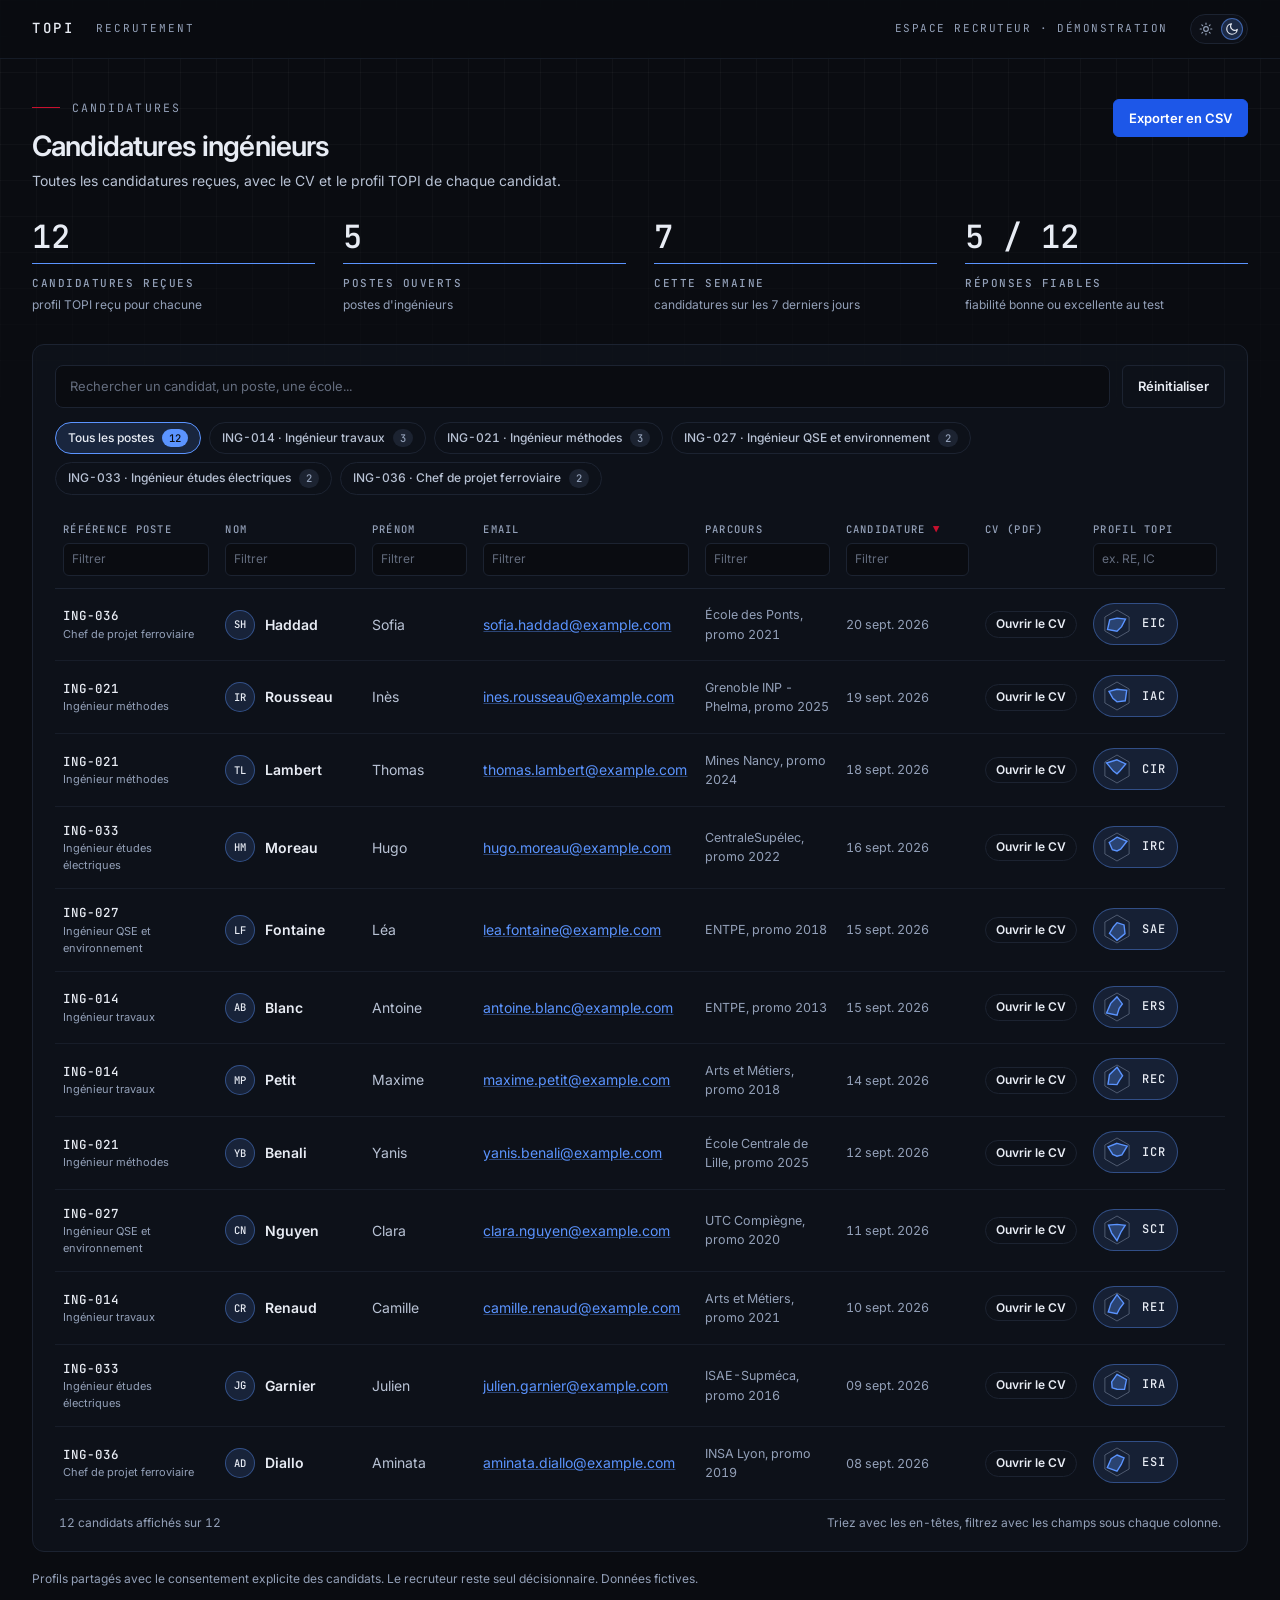
==== commit 3dfa70f0: "Thème clair et interrupteur de thème Co-Authored-By: Claude Sonnet 5.5 <noreply@anthropic.com>" ====
--- a/index.html
+++ b/index.html
@@ -8,13 +8,15 @@
 <link href="https://fonts.googleapis.com/css2?family=Inter:wght@400;500;600;700&family=JetBrains+Mono:wght@400;500&display=swap" rel="stylesheet">
 <link rel="icon" href="favicon-32x32.png" sizes="32x32" type="image/png">
 <link rel="icon" href="favicon-192x192.png" sizes="192x192" type="image/png">
-<link rel="stylesheet" href="style.css?v=20261014b">
+<script>(function(){var k="topi-demo-theme",q=new URLSearchParams(location.search).get("theme"),t=null;try{if(q==="light"||q==="dark")localStorage.setItem(k,q);t=localStorage.getItem(k);}catch(e){}if(q==="light"||q==="dark")t=q;if(t==="light")document.documentElement.setAttribute("data-theme","light");})();</script>
+<link rel="stylesheet" href="style.css?v=20261014c">
 </head>
 <body>
 <header class="topbar">
   <a class="logo" href="index.html">TOPI</a>
   <span class="prod">Recrutement</span>
   <div class="right">Espace recruteur · démonstration</div>
+  <button class="theme-toggle" type="button" role="switch" aria-checked="false" aria-label="Thème sombre activé. Passer au thème clair" title="Thème sombre activé. Passer au thème clair"><span class="tt-knob"></span><span class="tt-ic tt-sun"><svg viewBox="0 0 24 24" width="14" height="14" fill="none" stroke="currentColor" stroke-width="2" stroke-linecap="round" aria-hidden="true"><circle cx="12" cy="12" r="4"/><path d="M12 2v2M12 20v2M4.9 4.9l1.4 1.4M17.7 17.7l1.4 1.4M2 12h2M20 12h2M4.9 19.1l1.4-1.4M17.7 6.3l1.4-1.4"/></svg></span><span class="tt-ic tt-moon"><svg viewBox="0 0 24 24" width="14" height="14" fill="none" stroke="currentColor" stroke-width="2" stroke-linecap="round" stroke-linejoin="round" aria-hidden="true"><path d="M21 12.8A9 9 0 1 1 11.2 3a7 7 0 0 0 9.8 9.8z"/></svg></span></button>
 </header>
 <main class="wide">
   <div class="pagehead">
@@ -48,7 +50,7 @@
   </div>
   <p class="foot">Profils partagés avec le consentement explicite des candidats. Le recruteur reste seul décisionnaire. Données fictives.</p>
 </main>
-<script src="data.js?v=20261014b"></script>
+<script src="data.js?v=20261014c"></script>
 <script>
 const fmtDate = iso => new Date(iso).toLocaleDateString("fr-FR", { day: "2-digit", month: "short", year: "numeric" });
 const norm = s => String(s).toLowerCase().normalize("NFD").replace(/[̀-ͯ]/g, "");
@@ -173,5 +175,6 @@
 
 render();
 </script>
+<script src="theme.js?v=20261014c"></script>
 </body>
 </html>
--- a/style.css
+++ b/style.css
@@ -18,6 +18,58 @@
   --bad: #EF5A5A;
   --font-sans: "Inter", system-ui, -apple-system, "Segoe UI", sans-serif;
   --font-mono: "JetBrains Mono", ui-monospace, "Cascadia Mono", Consolas, monospace;
+  color-scheme: dark;
+  --card: color-mix(in srgb, var(--surface) 55%, transparent);
+  --card-shadow: none;
+  --row-hover: color-mix(in srgb, var(--surface) 85%, transparent);
+  --action-hover: var(--accent);
+  --grid: rgba(255, 255, 255, .03);
+  --tip-bg: #171C28;
+  --tip-line: #1C2331;
+  --switch-off: #2A3347;
+  --shadow-lg: rgba(0, 0, 0, .55);
+  --lv-mid: 42%;
+  --lv-low: 22%;
+  --s1: #5B94FF;
+  --s2: #34C77B;
+  --s3: #F0A23B;
+  --rel-ex: #5B94FF;
+  --rel-bon: #34C77B;
+  --rel-conv: #F0A23B;
+  --rel-mauv: #EF5A5A;
+}
+/* Thème clair : mêmes teintes de marque, surfaces claires, bleu d'action en accent. */
+:root[data-theme="light"] {
+  color-scheme: light;
+  --graphite: #F4F6FB;
+  --surface: #FFFFFF;
+  --line: #DBE1EC;
+  --ink: #0E1420;
+  --body: #2C3850;
+  --muted: #566580;
+  --accent: #1D57E8;
+  --action: #1D57E8;
+  --ok: #1E9E5C;
+  --warn: #C97A0B;
+  --bad: #D63B3B;
+  --card: #FFFFFF;
+  --card-shadow: 0 1px 2px rgba(15, 23, 42, .05), 0 6px 18px -10px rgba(15, 23, 42, .10);
+  --row-hover: color-mix(in srgb, var(--accent) 5%, transparent);
+  --action-hover: var(--brand);
+  --grid: rgba(14, 20, 32, .05);
+  --tip-bg: #0E1420;
+  --tip-line: #0E1420;
+  --switch-off: #C3CCDB;
+  --shadow-lg: rgba(15, 23, 42, .22);
+  --lv-mid: 55%;
+  --lv-low: 32%;
+  --s1: #1D57E8;
+  --s2: #1E9E5C;
+  --s3: #D98A12;
+  --rel-ex: #1D57E8;
+  --rel-bon: #1E9E5C;
+  --rel-conv: #C97A0B;
+  --rel-mauv: #D63B3B;
 }
 * { box-sizing: border-box; }
 html { background: var(--graphite); scroll-behavior: smooth; -webkit-font-smoothing: antialiased; }
@@ -27,7 +79,7 @@
 }
 body::before {
   content: ""; position: absolute; inset: 0 0 auto 0; height: 460px; z-index: -1; pointer-events: none;
-  background-image: linear-gradient(rgba(255, 255, 255, .03) 1px, transparent 1px), linear-gradient(90deg, rgba(255, 255, 255, .03) 1px, transparent 1px);
+  background-image: linear-gradient(var(--grid) 1px, transparent 1px), linear-gradient(90deg, var(--grid) 1px, transparent 1px);
   background-size: 36px 36px;
   -webkit-mask-image: linear-gradient(to bottom, #000 25%, transparent);
   mask-image: linear-gradient(to bottom, #000 25%, transparent);
@@ -62,9 +114,19 @@
 .pagehead .sub { margin: 0; }
 .actions2 { display: flex; gap: 10px; align-items: center; flex-wrap: wrap; justify-content: flex-end; }
 
+.theme-toggle { position: relative; display: inline-flex; align-items: center; justify-content: space-between; flex: none; width: 58px; height: 30px; padding: 0 7px; border: 1px solid var(--line); border-radius: 999px; background: var(--card); box-shadow: var(--card-shadow); color: var(--muted); cursor: pointer; transition: border-color .15s; }
+.theme-toggle:hover { border-color: var(--accent); }
+.theme-toggle .tt-ic { position: relative; z-index: 1; display: grid; place-items: center; width: 16px; height: 16px; transition: color .2s; }
+.theme-toggle .tt-moon { color: var(--ink); }
+.theme-toggle .tt-knob { position: absolute; top: 3px; left: 4px; width: 22px; height: 22px; border-radius: 50%; background: color-mix(in srgb, var(--accent) 20%, transparent); border: 1px solid color-mix(in srgb, var(--accent) 55%, transparent); transform: translateX(26px); transition: transform .25s cubic-bezier(.16, 1, .3, 1); }
+:root[data-theme="light"] .theme-toggle .tt-knob { transform: none; }
+:root[data-theme="light"] .theme-toggle .tt-sun { color: var(--ink); }
+:root[data-theme="light"] .theme-toggle .tt-moon { color: var(--muted); }
+@media (prefers-reduced-motion: reduce) { .theme-toggle .tt-knob { transition: none; } }
+
 /* ---- surfaces ---- */
 .card {
-  background: color-mix(in srgb, var(--surface) 55%, transparent); border: 1px solid var(--line);
+  background: var(--card); box-shadow: var(--card-shadow); border: 1px solid var(--line);
   border-radius: 12px; padding: 22px 24px;
 }
 .card h2 { font-family: var(--font-mono); font-size: 11px; font-weight: 500; text-transform: uppercase; letter-spacing: .14em; color: var(--muted); margin: 0 0 16px; }
@@ -85,7 +147,7 @@
 }
 .btn:hover { border-color: var(--accent); color: var(--accent); }
 .btn.primary { background: var(--action); border-color: var(--action); color: #fff; }
-.btn.primary:hover { background: var(--accent); border-color: var(--accent); color: #fff; }
+.btn.primary:hover { background: var(--action-hover); border-color: var(--action-hover); color: #fff; }
 .btn:disabled { opacity: .4; cursor: not-allowed; }
 .btn:disabled:hover { border-color: var(--line); color: var(--ink); }
 .btn.primary:disabled:hover { background: var(--action); border-color: var(--action); color: #fff; }
@@ -122,7 +184,7 @@
 .filters input:focus { outline: none; border-color: var(--accent); }
 tbody td { padding: 14px 12px; border-bottom: 1px solid color-mix(in srgb, var(--line) 70%, transparent); vertical-align: middle; }
 tbody tr { transition: background .15s; }
-tbody tr:hover { background: color-mix(in srgb, var(--surface) 85%, transparent); }
+tbody tr:hover { background: var(--row-hover); }
 .list thead th, .list tbody td, .filters td { padding-left: 8px; padding-right: 8px; }
 .list .filters input { min-width: 0; }
 td.muted { color: var(--muted); font-size: 12.5px; }
@@ -153,8 +215,8 @@
 .adq.high b { color: var(--ink); }
 .adq.high .abar i, .fill.ad-high { background: linear-gradient(90deg, var(--brand), var(--accent)); }
 .adq.mid b { color: var(--body); }
-.adq.mid .abar i, .fill.ad-mid { background: color-mix(in srgb, var(--accent) 42%, transparent); }
-.adq.low .abar i, .fill.ad-low { background: color-mix(in srgb, var(--accent) 22%, transparent); }
+.adq.mid .abar i, .fill.ad-mid { background: color-mix(in srgb, var(--accent) var(--lv-mid), transparent); }
+.adq.low .abar i, .fill.ad-low { background: color-mix(in srgb, var(--accent) var(--lv-low), transparent); }
 .gauge.high { color: var(--accent); }
 .gauge.mid { color: color-mix(in srgb, var(--accent) 60%, var(--muted)); }
 .gauge.low { color: var(--muted); }
@@ -177,10 +239,10 @@
 .avatar { width: 56px; height: 56px; border-radius: 50%; display: grid; place-items: center; font-family: var(--font-mono); font-size: 18px; font-weight: 500; color: var(--ink); background: color-mix(in srgb, var(--accent) 14%, transparent); border: 1px solid color-mix(in srgb, var(--accent) 45%, transparent); }
 .rel { --c: var(--accent); display: inline-flex; align-items: center; gap: .45rem; padding: .3rem .75rem; border-radius: 999px; font-size: 12px; font-weight: 500; color: var(--ink); background: color-mix(in srgb, var(--c) 14%, transparent); border: 1px solid color-mix(in srgb, var(--c) 45%, transparent); cursor: help; }
 .rel i { width: .45rem; height: .45rem; border-radius: 999px; background: var(--c); }
-.rel-excellent { --c: #5B94FF; }
-.rel-bon { --c: #34C77B; }
-.rel-convenable { --c: #F0A23B; }
-.rel-mauvais { --c: #EF5A5A; }
+.rel-excellent { --c: var(--rel-ex); }
+.rel-bon { --c: var(--rel-bon); }
+.rel-convenable { --c: var(--rel-conv); }
+.rel-mauvais { --c: var(--rel-mauv); }
 .triplet { display: flex; gap: 8px; margin: 6px 0 14px; }
 .triplet .tip { background: color-mix(in srgb, var(--accent) 16%, transparent); border: 1px solid color-mix(in srgb, var(--accent) 45%, transparent); color: var(--ink); font-family: var(--font-mono); font-weight: 500; border-radius: 6px; padding: 4px 10px; font-size: 13px; letter-spacing: .06em; }
 .triplet .tip:nth-child(2) { opacity: .82; }
@@ -194,9 +256,9 @@
 .axis .tgt { position: absolute; top: -6px; width: 16px; height: 16px; margin-left: -8px; border-radius: 50%; border: 1.5px solid var(--ink); background: transparent; box-sizing: border-box; }
 .tip { cursor: help; border-bottom: 1px dotted color-mix(in srgb, var(--muted) 60%, transparent); }
 .triplet .tip, svg .tip { border-bottom: 0; }
-.tooltip { position: fixed; display: none; z-index: 50; max-width: 340px; background: #171C28; color: var(--ink); border: 1px solid var(--line); padding: 10px 13px; border-radius: 8px; box-shadow: 0 14px 34px rgba(0, 0, 0, .55); font-size: 12px; line-height: 1.5; pointer-events: none; }
-.tooltip b { display: block; color: var(--ink); margin-bottom: 3px; font-size: 12.5px; }
-.tooltip span { color: var(--body); font-weight: 400; }
+.tooltip { position: fixed; display: none; z-index: 50; max-width: 340px; background: var(--tip-bg); color: #E8ECF4; border: 1px solid var(--tip-line); padding: 10px 13px; border-radius: 8px; box-shadow: 0 14px 34px var(--shadow-lg); font-size: 12px; line-height: 1.5; pointer-events: none; }
+.tooltip b { display: block; color: #E8ECF4; margin-bottom: 3px; font-size: 12.5px; }
+.tooltip span { color: #B8C2D4; font-weight: 400; }
 .legend { display: flex; flex-wrap: wrap; gap: 18px; margin-top: 14px; font-size: 11.5px; color: var(--muted); }
 .legend span { display: inline-flex; align-items: center; gap: 7px; }
 .lg { display: inline-block; }
@@ -227,7 +289,7 @@
 /* ---- profils cibles ---- */
 .editor { display: grid; grid-template-columns: 270px 1fr 330px; gap: 18px; align-items: start; }
 @media (max-width: 1100px) { .editor { grid-template-columns: 1fr; } }
-.plist button { width: 100%; text-align: left; border: 1px solid var(--line); background: color-mix(in srgb, var(--surface) 55%, transparent); color: var(--body); border-radius: 12px; padding: 12px 14px; margin-bottom: 8px; font: inherit; cursor: pointer; transition: border-color .15s, background .15s; }
+.plist button { width: 100%; text-align: left; border: 1px solid var(--line); background: var(--card); box-shadow: var(--card-shadow); color: var(--body); border-radius: 12px; padding: 12px 14px; margin-bottom: 8px; font: inherit; cursor: pointer; transition: border-color .15s, background .15s; }
 .plist button:hover { border-color: var(--accent); }
 .plist button.on { border-color: var(--accent); background: color-mix(in srgb, var(--accent) 10%, transparent); }
 .plist b { display: block; font-family: var(--font-mono); font-size: 12px; font-weight: 500; letter-spacing: .06em; color: var(--ink); }
@@ -266,7 +328,7 @@
 .wctl.off b { color: var(--muted); }
 .sw { position: relative; display: inline-block; width: 38px; height: 22px; }
 .sw input { opacity: 0; width: 0; height: 0; }
-.sw span { position: absolute; inset: 0; background: #2A3347; border-radius: 22px; cursor: pointer; transition: background .15s; }
+.sw span { position: absolute; inset: 0; background: var(--switch-off); border-radius: 22px; cursor: pointer; transition: background .15s; }
 .sw span::before { content: ""; position: absolute; width: 16px; height: 16px; left: 3px; top: 3px; background: #fff; border-radius: 50%; transition: transform .15s; }
 .sw input:checked + span { background: var(--action); }
 .sw input:checked + span::before { transform: translateX(16px); }
@@ -304,6 +366,7 @@
 @media (max-width: 640px) {
   .topbar { flex-wrap: wrap; gap: 8px 16px; padding: 12px 16px; }
   .topbar .right { display: none; }
+  .theme-toggle { margin-left: auto; }
   .topbar .sep { display: none; }
   .topbar nav { order: 3; width: 100%; gap: 16px; overflow-x: auto; white-space: nowrap; }
   main { padding: 26px 16px 48px; }
@@ -321,7 +384,7 @@
   :root { --graphite: #fff; --surface: #fff; --line: #D5DAE5; --ink: #0A0C11; --body: #1E2430; --muted: #4B5568; --accent: #1D57E8; }
   html, body { background: #fff !important; }
   body::before { display: none; }
-  .topbar, .tabs, .back, .head .actions, .note, .btn, .actions2, .eyebrow { display: none !important; }
+  .topbar, .theme-toggle, .tabs, .back, .head .actions, .note, .btn, .actions2, .eyebrow { display: none !important; }
   main { padding: 0; }
   .card { border: 0; padding: 8px 0; background: none; }
 }
